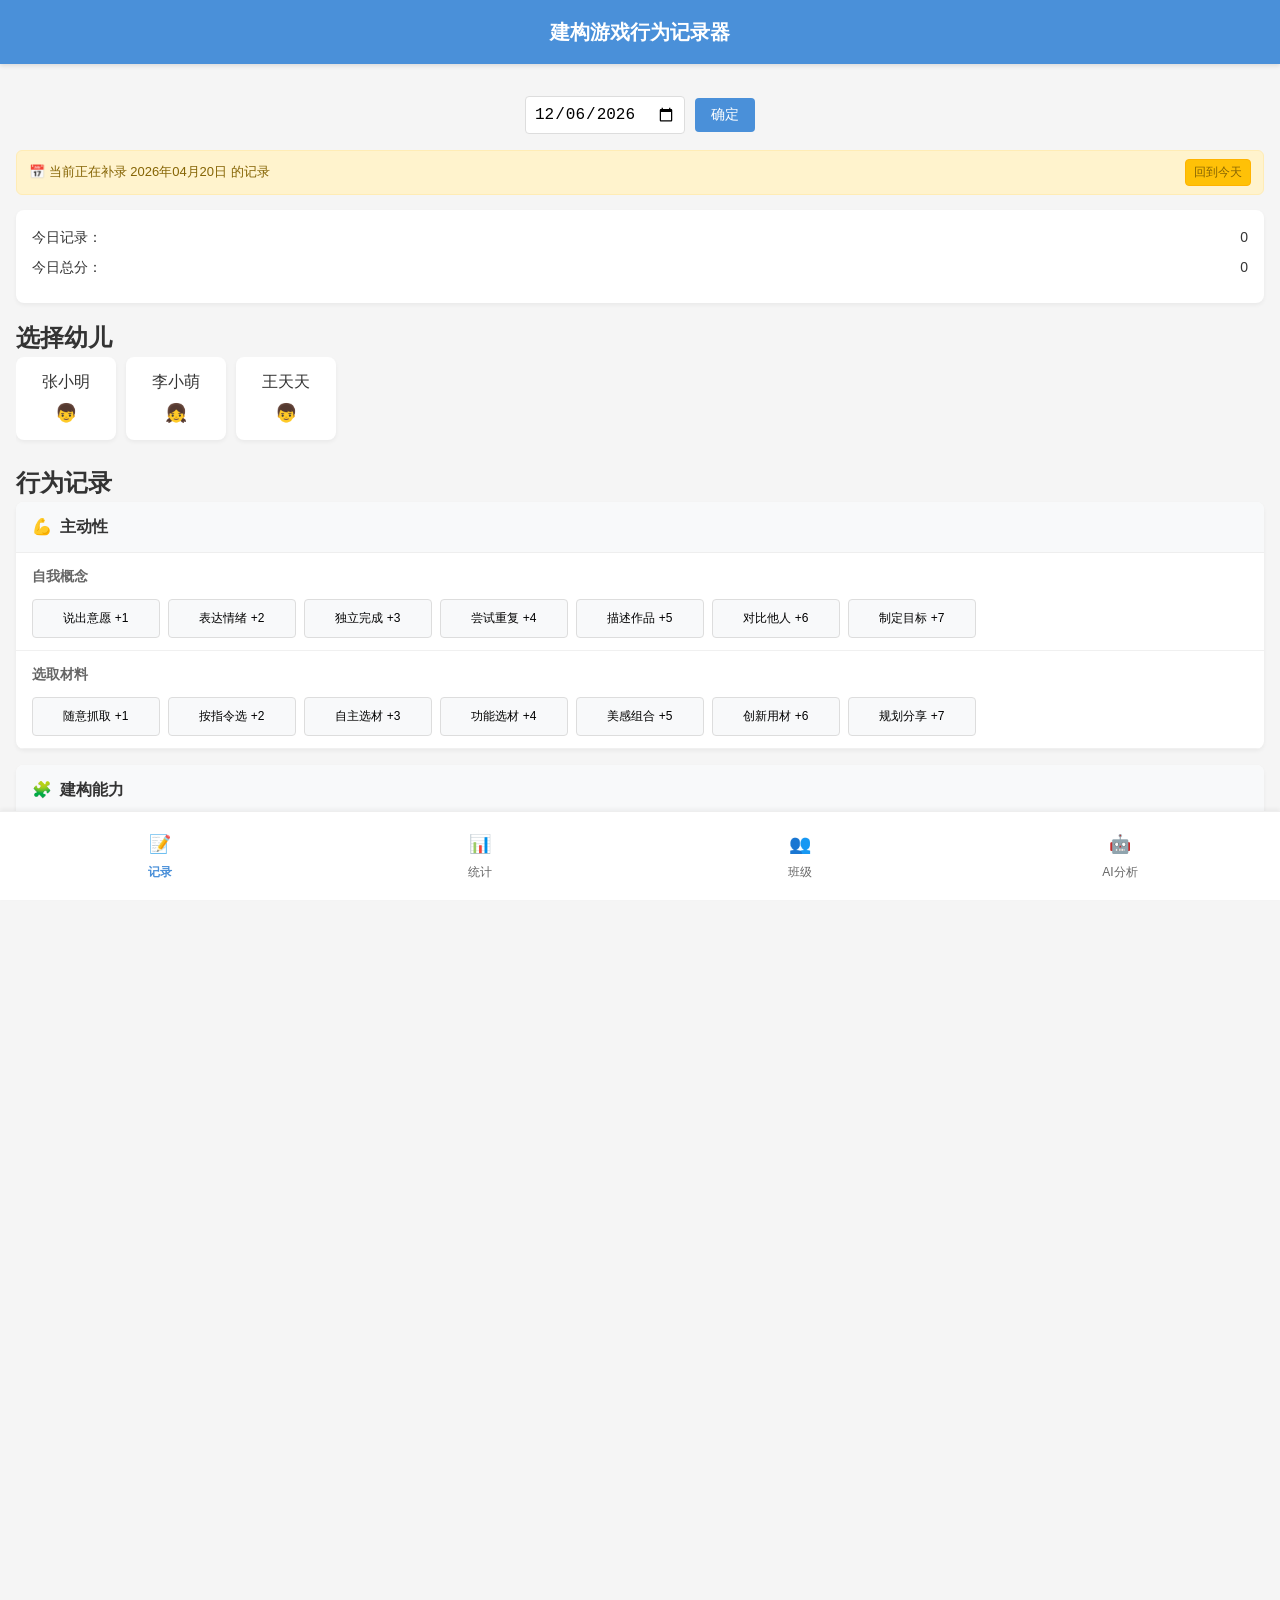
==== index.html @ 3221a943 "上传项目文件" ====
<!DOCTYPE html>
<html lang="zh-CN">
<head>
  <meta charset="UTF-8">
  <meta name="viewport" content="width=device-width, initial-scale=1.0, maximum-scale=1.0, user-scalable=yes, viewport-fit=cover">
  <title>建构游戏行为记录器</title>
  <link rel="stylesheet" href="css/style.css">
  <link rel="manifest" href="manifest.json">
</head>
<body>
  <header>
    <h1>建构游戏行为记录器</h1>
  </header>
  
  <div class="container">
    <div class="date-selector">
      <input type="date" id="datePicker" value="">
      <button id="confirmDate">确定</button>
    </div>
    
    <div id="historyModeTip" style="display: none; background-color: #fff3cd; border: 1px solid #ffecb5; color: #856404; padding: 8px 12px; border-radius: 6px; font-size: 13px; margin-bottom: 15px; display: flex; justify-content: space-between; align-items: center;">
      <span>📅 当前正在补录 <span id="historyDateText">2026年04月20日</span> 的记录</span>
      <button id="backToTodayBtn" style="background-color: #ffc107; border: 1px solid #ffb300; color: #856404; padding: 4px 8px; border-radius: 4px; font-size: 12px; cursor: pointer;">回到今天</button>
    </div>
    
    <div class="summary">
      <div class="summary-item">
        <span>今日记录：</span>
        <span id="recordCount">0</span>
      </div>
      <div class="summary-item">
        <span>今日总分：</span>
        <span id="totalScore">0</span>
      </div>
    </div>
    
    <h2>选择幼儿</h2>
    <div class="students-scroll" id="studentsContainer">
      <!-- 幼儿列表将通过 JavaScript 动态生成 -->
    </div>
    
    <h2>行为记录</h2>
    <div id="behaviorContainer">
      <!-- 行为按钮将通过 JavaScript 动态生成 -->
    </div>
    
    <h2>今日记录</h2>
    <div class="records-list" id="recordsList">
      <!-- 记录列表将通过 JavaScript 动态生成 -->
    </div>
  </div>
  
  <footer>
    <a href="index.html" class="footer-btn active">
      <span class="footer-icon">📝</span>
      <span>记录</span>
    </a>
    <a href="history.html" class="footer-btn">
      <span class="footer-icon">📊</span>
      <span>统计</span>
    </a>
    <a href="class.html" class="footer-btn">
      <span class="footer-icon">👥</span>
      <span>班级</span>
    </a>
    <a href="ai.html" class="footer-btn">
      <span class="footer-icon">🤖</span>
      <span>AI分析</span>
    </a>
  </footer>
  
  <script src="js/app.js"></script>
  <script src="js/index.js"></script>
</body>
</html>
---- css/style.css ----
* {
  margin: 0;
  padding: 0;
  box-sizing: border-box;
}

html, body {
  height: 100%;
  overflow-y: auto;
  -webkit-overflow-scrolling: touch;
}

body {
  font-family: -apple-system, BlinkMacSystemFont, 'Segoe UI', Roboto, Oxygen, Ubuntu, Cantarell, 'Open Sans', 'Helvetica Neue', sans-serif;
  background-color: #f5f5f5;
  color: #333;
  line-height: 1.6;
  font-size: 16px;
}

.container {
  max-width: 100%;
  padding: 16px;
  padding-bottom: 100px;
  margin: 0 auto;
  min-height: calc(100vh - 60px);
}

header {
  background-color: #4A90D9;
  color: white;
  padding: 16px;
  text-align: center;
  position: sticky;
  top: 0;
  z-index: 100;
  box-shadow: 0 2px 4px rgba(0, 0, 0, 0.1);
}

h1 {
  font-size: 20px;
  font-weight: 600;
}

.date-selector {
  display: flex;
  align-items: center;
  justify-content: center;
  margin: 16px 0;
  gap: 10px;
}

.date-selector input[type="date"] {
  padding: 8px;
  border: 1px solid #ddd;
  border-radius: 4px;
  font-size: 16px;
}

.date-selector button {
  padding: 8px 16px;
  background-color: #4A90D9;
  color: white;
  border: none;
  border-radius: 4px;
  cursor: pointer;
  font-size: 14px;
}

.date-selector button:hover {
  background-color: #357ABD;
}

.summary {
  background-color: white;
  padding: 16px;
  border-radius: 8px;
  margin-bottom: 16px;
  box-shadow: 0 2px 4px rgba(0, 0, 0, 0.05);
}

.summary-item {
  display: flex;
  justify-content: space-between;
  margin-bottom: 8px;
  font-size: 14px;
}

.students-scroll {
  overflow-x: auto;
  white-space: nowrap;
  margin-bottom: 16px;
  padding-bottom: 8px;
}

.student-item {
  display: inline-block;
  padding: 12px 16px;
  margin-right: 10px;
  background-color: white;
  border-radius: 8px;
  box-shadow: 0 2px 4px rgba(0, 0, 0, 0.05);
  cursor: pointer;
  transition: all 0.2s ease;
  min-width: 100px;
  text-align: center;
}

.student-item.active {
  background-color: #4A90D9;
  color: white;
}

.student-gender {
  font-size: 18px;
  margin-top: 4px;
}

.behavior-section {
  background-color: white;
  border-radius: 8px;
  margin-bottom: 16px;
  box-shadow: 0 2px 4px rgba(0, 0, 0, 0.05);
  overflow: hidden;
}

.behavior-section-header {
  background-color: #f8f9fa;
  padding: 12px 16px;
  border-bottom: 1px solid #eee;
  font-weight: 600;
  display: flex;
  align-items: center;
  gap: 8px;
}

.behavior-subsection {
  padding: 12px 16px;
  border-bottom: 1px solid #f0f0f0;
}

.behavior-subsection h3 {
  font-size: 14px;
  margin-bottom: 12px;
  color: #666;
}

.behavior-buttons {
  display: grid;
  grid-template-columns: repeat(auto-fill, minmax(120px, 1fr));
  gap: 8px;
}

.behavior-btn {
  padding: 10px;
  background-color: #f8f9fa;
  border: 1px solid #ddd;
  border-radius: 4px;
  cursor: pointer;
  font-size: 12px;
  text-align: center;
  transition: all 0.2s ease;
}

.behavior-btn:hover {
  background-color: #e9ecef;
}

.behavior-btn:active {
  transform: scale(0.98);
}

.records-list {
  background-color: white;
  border-radius: 8px;
  margin-bottom: 16px;
  box-shadow: 0 2px 4px rgba(0, 0, 0, 0.05);
  overflow: hidden;
}

.record-item {
  padding: 12px 16px;
  border-bottom: 1px solid #f0f0f0;
  display: flex;
  justify-content: space-between;
  align-items: center;
}

.record-info {
  flex: 1;
}

.record-time {
  font-size: 12px;
  color: #999;
  margin-top: 4px;
}

.record-score {
  font-weight: 600;
  color: #4A90D9;
}

.delete-btn {
  background: none;
  border: none;
  color: #dc3545;
  cursor: pointer;
  font-size: 16px;
  padding: 4px;
}

footer {
  position: fixed;
  bottom: 0;
  left: 0;
  right: 0;
  background-color: white;
  border-top: 1px solid #eee;
  display: flex;
  justify-content: space-around;
  padding: 10px 0;
  box-shadow: 0 -2px 4px rgba(0, 0, 0, 0.05);
}

.footer-btn {
  flex: 1;
  text-align: center;
  padding: 8px;
  color: #666;
  text-decoration: none;
  font-size: 12px;
  display: flex;
  flex-direction: column;
  align-items: center;
  gap: 4px;
}

.footer-btn.active {
  color: #4A90D9;
  font-weight: 600;
}

.footer-icon {
  font-size: 18px;
}

.filter-section {
  background-color: white;
  padding: 16px;
  border-radius: 8px;
  margin-bottom: 16px;
  box-shadow: 0 2px 4px rgba(0, 0, 0, 0.05);
}

.student-filter {
  overflow-x: auto;
  white-space: nowrap;
  padding: 8px 0;
  display: flex;
  gap: 10px;
}

.filter-item {
  display: inline-block;
  padding: 10px 16px;
  background-color: #f8f9fa;
  border: 1px solid #ddd;
  border-radius: 20px;
  cursor: pointer;
  font-size: 14px;
  transition: all 0.2s ease;
  white-space: nowrap;
  display: flex;
  align-items: center;
  gap: 6px;
}

.filter-item.active {
  background-color: #4A90D9;
  color: white;
  border-color: #4A90D9;
}

.filter-item:hover {
  background-color: #e9ecef;
}

.filter-item.active:hover {
  background-color: #357ABD;
}

.gender-icon {
  font-size: 16px;
}

.filter-row {
  margin-bottom: 12px;
}

.filter-row label {
  display: block;
  margin-bottom: 4px;
  font-size: 14px;
  color: #666;
}

.filter-row input[type="date"] {
  width: 100%;
  padding: 8px;
  border: 1px solid #ddd;
  border-radius: 4px;
  font-size: 16px;
}

.filter-row button {
  width: 100%;
  padding: 10px;
  background-color: #4A90D9;
  color: white;
  border: none;
  border-radius: 4px;
  cursor: pointer;
  font-size: 16px;
}

.filter-row button:hover {
  background-color: #357ABD;
}

.table-container {
  background-color: white;
  border-radius: 8px;
  margin-bottom: 16px;
  box-shadow: 0 2px 4px rgba(0, 0, 0, 0.05);
  overflow-x: auto;
}

.stats-table {
  width: 100%;
  border-collapse: collapse;
}

.stats-table th,
.stats-table td {
  padding: 12px;
  text-align: center;
  border-bottom: 1px solid #f0f0f0;
}

.stats-table th {
  background-color: #f8f9fa;
  font-weight: 600;
  font-size: 12px;
  white-space: nowrap;
}

.stats-table td {
  font-size: 14px;
}

.export-btn {
  width: 100%;
  padding: 12px;
  background-color: #28a745;
  color: white;
  border: none;
  border-radius: 4px;
  cursor: pointer;
  font-size: 16px;
  margin-top: 16px;
}

.export-btn:hover {
  background-color: #218838;
}

.student-list {
  background-color: white;
  border-radius: 8px;
  margin-bottom: 16px;
  box-shadow: 0 2px 4px rgba(0, 0, 0, 0.05);
  overflow: hidden;
}

.student-list-item {
  padding: 16px;
  border-bottom: 1px solid #f0f0f0;
  display: flex;
  justify-content: space-between;
  align-items: center;
}

.student-list-info {
  display: flex;
  align-items: center;
  gap: 12px;
}

.student-list-gender {
  font-size: 24px;
}

.student-list-actions {
  display: flex;
  gap: 8px;
}

.detail-btn,
.delete-student-btn {
  background: none;
  border: none;
  cursor: pointer;
  font-size: 18px;
  padding: 4px;
}

.detail-btn {
  color: #4A90D9;
}

.delete-student-btn {
  color: #dc3545;
}

.add-student-btn {
  position: fixed;
  bottom: 80px;
  right: 20px;
  width: 60px;
  height: 60px;
  border-radius: 50%;
  background-color: #4A90D9;
  color: white;
  border: none;
  font-size: 24px;
  cursor: pointer;
  box-shadow: 0 4px 8px rgba(0, 0, 0, 0.2);
  display: flex;
  align-items: center;
  justify-content: center;
}

.modal {
  position: fixed;
  top: 0;
  left: 0;
  right: 0;
  bottom: 0;
  background-color: rgba(0, 0, 0, 0.5);
  display: flex;
  align-items: center;
  justify-content: center;
  z-index: 1000;
}

.modal-content {
  background-color: white;
  border-radius: 8px;
  padding: 24px;
  width: 90%;
  max-width: 400px;
  box-shadow: 0 4px 12px rgba(0, 0, 0, 0.15);
}

.modal h2 {
  margin-bottom: 20px;
  font-size: 18px;
  color: #333;
}

.form-group {
  margin-bottom: 16px;
}

.form-group label {
  display: block;
  margin-bottom: 6px;
  font-size: 14px;
  color: #666;
}

.form-group input,
.form-group select {
  width: 100%;
  padding: 10px;
  border: 1px solid #ddd;
  border-radius: 4px;
  font-size: 16px;
}

.modal-buttons {
  display: flex;
  gap: 10px;
  margin-top: 24px;
}

.modal-btn {
  flex: 1;
  padding: 10px;
  border: none;
  border-radius: 4px;
  cursor: pointer;
  font-size: 16px;
}

.modal-btn.primary {
  background-color: #4A90D9;
  color: white;
}

.modal-btn.secondary {
  background-color: #6c757d;
  color: white;
}

.import-section {
  background-color: white;
  padding: 16px;
  border-radius: 8px;
  margin-bottom: 16px;
  box-shadow: 0 2px 4px rgba(0, 0, 0, 0.05);
}

.import-section h3 {
  margin-bottom: 12px;
  font-size: 16px;
  color: #333;
}

.import-section input[type="file"] {
  width: 100%;
  margin-bottom: 12px;
}

.student-detail-header {
  background-color: white;
  padding: 20px;
  border-radius: 8px;
  margin-bottom: 16px;
  box-shadow: 0 2px 4px rgba(0, 0, 0, 0.05);
  text-align: center;
}

.student-detail-name {
  font-size: 24px;
  font-weight: 600;
  margin-bottom: 8px;
}

.student-detail-gender {
  font-size: 32px;
  margin-bottom: 16px;
}

.detail-table {
  width: 100%;
  border-collapse: collapse;
  margin-bottom: 16px;
}

.detail-table th,
.detail-table td {
  padding: 12px;
  text-align: left;
  border-bottom: 1px solid #f0f0f0;
}

.detail-table th {
  background-color: #f8f9fa;
  font-weight: 600;
  font-size: 14px;
}

.detail-table td {
  font-size: 14px;
}

.detail-table tr:hover {
  background-color: #f8f9fa;
  cursor: pointer;
}

.sub-detail {
  background-color: #f8f9fa;
  padding: 12px 16px;
  margin-bottom: 8px;
  border-radius: 4px;
  font-size: 13px;
}

.sub-detail-item {
  margin-bottom: 4px;
  display: flex;
  justify-content: space-between;
}

.alert {
  background-color: #f8d7da;
  color: #721c24;
  padding: 12px;
  border-radius: 4px;
  margin-bottom: 16px;
  font-size: 14px;
}

@media (max-width: 768px) {
  .behavior-buttons {
    grid-template-columns: repeat(2, 1fr);
  }
  
  .stats-table th,
  .stats-table td {
    padding: 8px;
    font-size: 12px;
  }
}

@media (max-width: 480px) {
  .container {
    padding: 12px;
  }
  
  h1 {
    font-size: 18px;
  }
  
  .behavior-buttons {
    grid-template-columns: 1fr;
  }
  
  .student-item {
    min-width: 80px;
    padding: 10px;
  }
  
  .record-item {
    padding: 10px;
  }
}
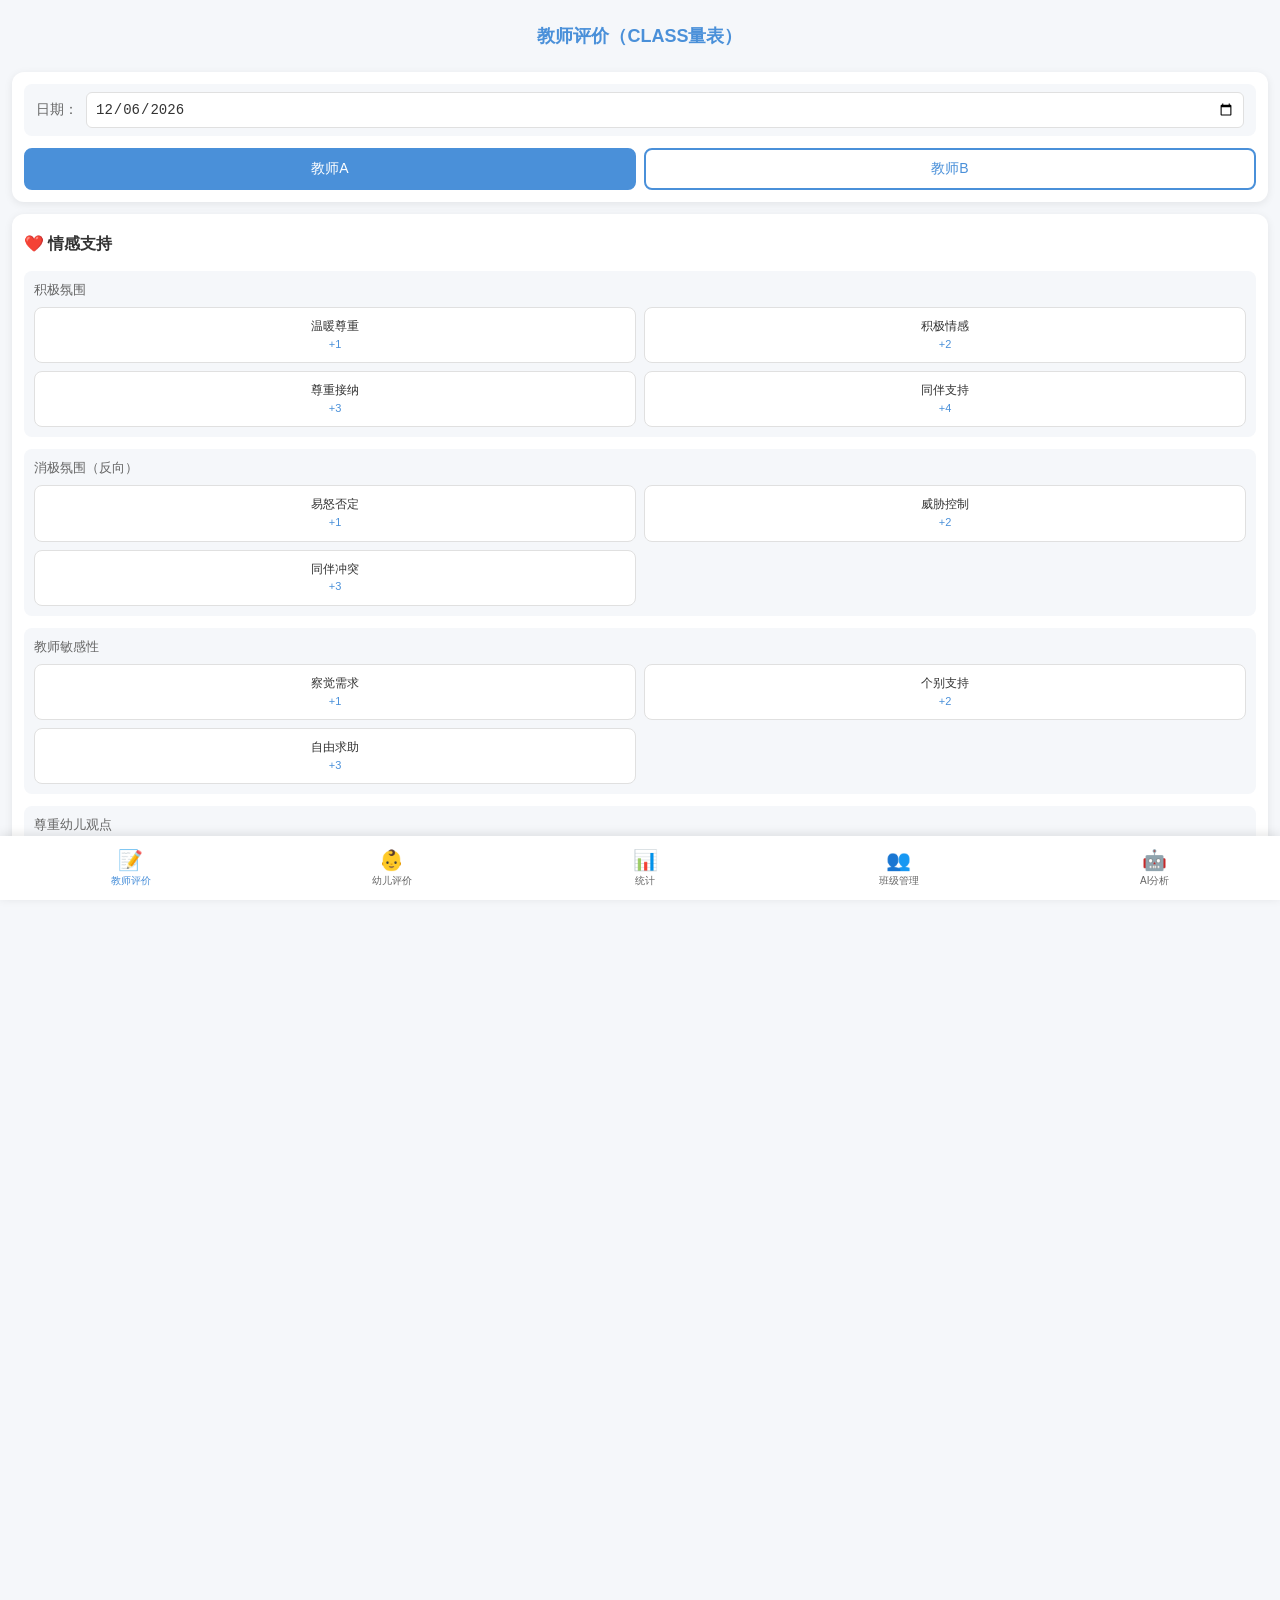
==== commit 1df5526f: "全新版：区域游戏观察记录" ====
--- a/index.html
+++ b/index.html
@@ -2,74 +2,16 @@
 <html lang="zh-CN">
 <head>
   <meta charset="UTF-8">
-  <meta name="viewport" content="width=device-width, initial-scale=1.0, maximum-scale=1.0, user-scalable=yes, viewport-fit=cover">
-  <title>建构游戏行为记录器</title>
-  <link rel="stylesheet" href="css/style.css">
+  <meta name="viewport" content="width=device-width, initial-scale=1.0, maximum-scale=1.0, user-scalable=no">
+  <meta name="theme-color" content="#4A90D9">
+  <title>区域游戏观察记录器</title>
   <link rel="manifest" href="manifest.json">
+  <script>
+    // 自动跳转到教师评价页
+    window.location.href = 'teacher.html';
+  </script>
 </head>
 <body>
-  <header>
-    <h1>建构游戏行为记录器</h1>
-  </header>
-  
-  <div class="container">
-    <div class="date-selector">
-      <input type="date" id="datePicker" value="">
-      <button id="confirmDate">确定</button>
-    </div>
-    
-    <div id="historyModeTip" style="display: none; background-color: #fff3cd; border: 1px solid #ffecb5; color: #856404; padding: 8px 12px; border-radius: 6px; font-size: 13px; margin-bottom: 15px; display: flex; justify-content: space-between; align-items: center;">
-      <span>📅 当前正在补录 <span id="historyDateText">2026年04月20日</span> 的记录</span>
-      <button id="backToTodayBtn" style="background-color: #ffc107; border: 1px solid #ffb300; color: #856404; padding: 4px 8px; border-radius: 4px; font-size: 12px; cursor: pointer;">回到今天</button>
-    </div>
-    
-    <div class="summary">
-      <div class="summary-item">
-        <span>今日记录：</span>
-        <span id="recordCount">0</span>
-      </div>
-      <div class="summary-item">
-        <span>今日总分：</span>
-        <span id="totalScore">0</span>
-      </div>
-    </div>
-    
-    <h2>选择幼儿</h2>
-    <div class="students-scroll" id="studentsContainer">
-      <!-- 幼儿列表将通过 JavaScript 动态生成 -->
-    </div>
-    
-    <h2>行为记录</h2>
-    <div id="behaviorContainer">
-      <!-- 行为按钮将通过 JavaScript 动态生成 -->
-    </div>
-    
-    <h2>今日记录</h2>
-    <div class="records-list" id="recordsList">
-      <!-- 记录列表将通过 JavaScript 动态生成 -->
-    </div>
-  </div>
-  
-  <footer>
-    <a href="index.html" class="footer-btn active">
-      <span class="footer-icon">📝</span>
-      <span>记录</span>
-    </a>
-    <a href="history.html" class="footer-btn">
-      <span class="footer-icon">📊</span>
-      <span>统计</span>
-    </a>
-    <a href="class.html" class="footer-btn">
-      <span class="footer-icon">👥</span>
-      <span>班级</span>
-    </a>
-    <a href="ai.html" class="footer-btn">
-      <span class="footer-icon">🤖</span>
-      <span>AI分析</span>
-    </a>
-  </footer>
-  
-  <script src="js/app.js"></script>
-  <script src="js/index.js"></script>
+  <p>正在跳转...</p>
 </body>
-</html>+</html>
